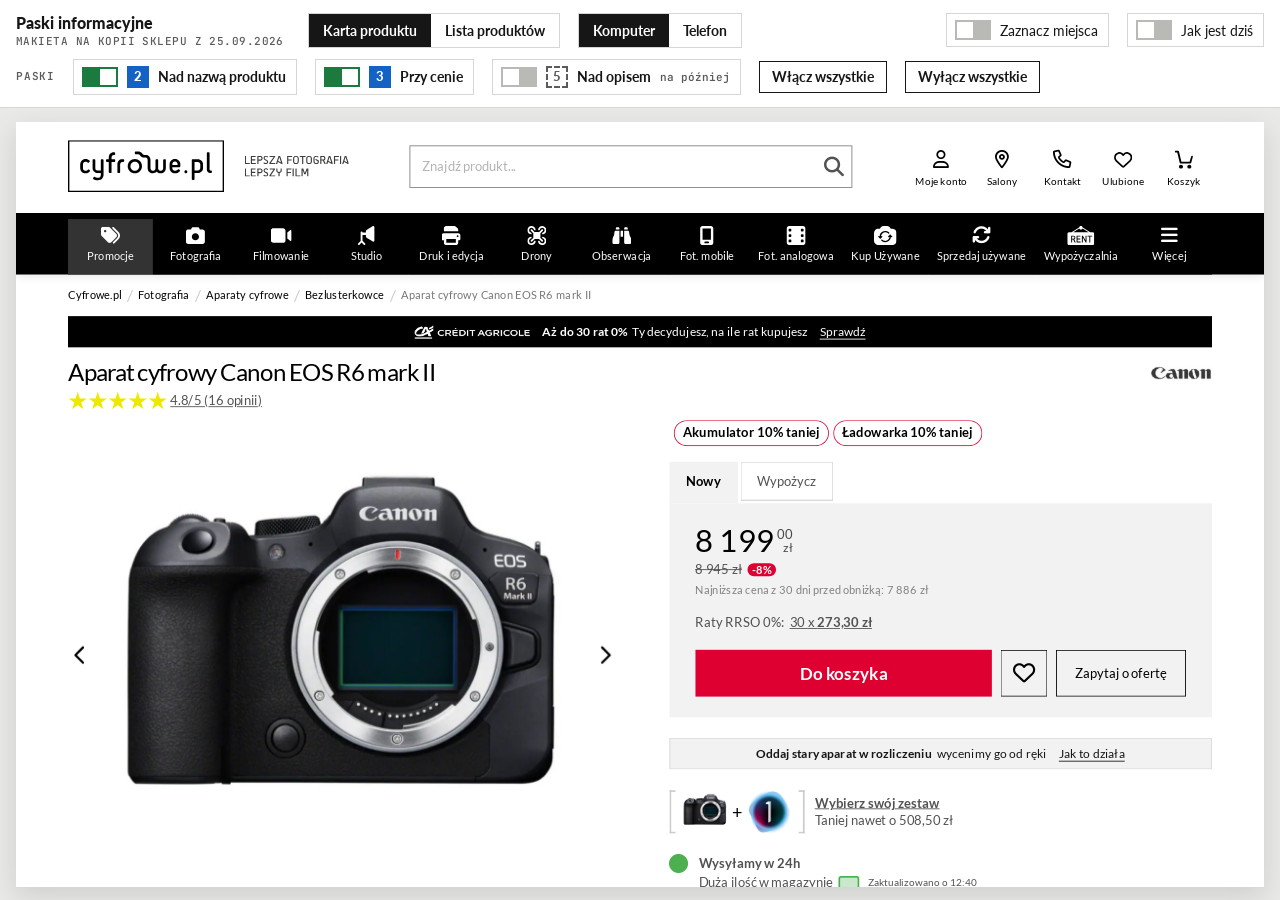
==== index.html @ fc1726e2 "Makieta paskow informacyjnych na karcie produktu i liscie produktow Co-Authored-By: Claude Opus 5.5 " ====
<!doctype html>
<html lang="pl">
<head>
<meta charset="utf-8">
<meta name="viewport" content="width=device-width, initial-scale=1">
<meta name="robots" content="noindex, nofollow">
<title>Makieta pask&#243;w cyfrowe.pl</title>
<link rel="preconnect" href="https://fonts.googleapis.com">
<link rel="stylesheet" href="https://fonts.googleapis.com/css2?family=Lato:wght@400;700;900&family=JetBrains+Mono:wght@500;600&display=swap">
<style>
:root{
  --ground:#e9e9e7; --bar:#ffffff; --ink:#161616; --muted:#5b5b5b; --rule:#d6d6d3;
  --mark:#1463c4; --mark-ink:#ffffff; --on:#1c7a3e; --off:#b9b9b6; --warn:#b3261e;
  --sans:Lato,"Segoe UI",Arial,sans-serif; --mono:"JetBrains Mono",ui-monospace,Consolas,monospace;
}
@media (prefers-color-scheme:dark){:root:not([data-theme="light"]){
  color-scheme:dark; --ground:#101112; --bar:#1b1c1e; --ink:#ececec; --muted:#a6a6a6; --rule:#34363a;
  --mark:#6aa6ff; --mark-ink:#0b1830; --on:#5cc27f; --off:#4a4c50; --warn:#ff8a80;
}}
:root[data-theme="dark"]{
  color-scheme:dark; --ground:#101112; --bar:#1b1c1e; --ink:#ececec; --muted:#a6a6a6; --rule:#34363a;
  --mark:#6aa6ff; --mark-ink:#0b1830; --on:#5cc27f; --off:#4a4c50; --warn:#ff8a80;
}
*{box-sizing:border-box}
html,body{height:100%}
body{margin:0;background:var(--ground);color:var(--ink);font:15px/1.4 var(--sans);display:flex;flex-direction:column}
.bar{position:sticky;top:env(safe-area-inset-top,0px);z-index:5;background:var(--bar);border-bottom:1px solid var(--rule);padding-inline:16px;padding-block:12px}
.row{display:flex;flex-wrap:wrap;align-items:center;gap:10px 18px}
.row + .row{margin-top:10px}
.name{font-weight:900;font-size:16px;margin-right:6px}
.name small{display:block;font:500 11px/1.3 var(--mono);color:var(--muted);letter-spacing:.04em}
.seg{display:inline-flex;border:1px solid var(--rule)}
.seg button{font:700 14px var(--sans);padding:8px 14px;border:0;background:transparent;color:var(--ink);cursor:pointer}
.seg button[aria-pressed="true"]{background:var(--ink);color:var(--bar)}
.lab{font:600 11px/1 var(--mono);letter-spacing:.07em;color:var(--muted)}
.sw{display:inline-flex;align-items:center;gap:9px;border:1px solid var(--rule);padding:6px 10px 6px 8px;cursor:pointer;background:transparent;color:var(--ink);font:700 14px var(--sans)}
.sw .n{display:inline-flex;align-items:center;justify-content:center;min-width:22px;height:22px;background:var(--mark);color:var(--mark-ink);font:900 13px/1 var(--sans)}
.sw .n.later{background:transparent;color:var(--muted);border:2px dashed var(--muted)}
.sw .t{display:inline-block;width:36px;height:20px;background:var(--off);position:relative;flex:none}
.sw .t::after{content:"";position:absolute;top:2px;left:2px;width:16px;height:16px;background:#fff;transition:left .15s}
.sw[aria-checked="true"] .t{background:var(--on)}
.sw[aria-checked="true"] .t::after{left:18px}
.sw .s{font:600 11px var(--mono);color:var(--muted)}
.sw[disabled]{opacity:.45;cursor:not-allowed}
.sw.plain{font-weight:400}
.btn{font:700 13.5px var(--sans);padding:7px 12px;border:1px solid var(--ink);background:transparent;color:var(--ink);cursor:pointer}
.btn:disabled{opacity:.4;cursor:not-allowed}
button:focus-visible{outline:2px solid var(--mark);outline-offset:2px}
.spacer{flex:1}
.hint{font-size:13px;color:var(--muted)}
.stage{flex:1;position:relative;overflow:hidden;padding-inline:16px;padding-block:14px;display:flex;justify-content:center;align-items:flex-start}
.viewport{position:relative;background:#fff;box-shadow:0 1px 0 var(--rule),0 10px 30px rgba(0,0,0,.12);transform-origin:0 0}
.viewport.phone{border:12px solid #1d1d1f;border-radius:34px;overflow:hidden;box-shadow:0 12px 40px rgba(0,0,0,.25)}
iframe{display:block;border:0;background:#fff}
.load{position:absolute;inset:0;display:flex;align-items:center;justify-content:center;font:600 14px var(--mono);color:#525252;background:#fff}
.toast{position:absolute;left:50%;bottom:22px;transform:translateX(-50%);background:var(--ink);color:var(--bar);font:700 13.5px var(--sans);padding:9px 14px;opacity:0;transition:opacity .2s;pointer-events:none;white-space:nowrap}
.toast.on{opacity:1}
@media (prefers-reduced-motion:reduce){*{transition:none!important}}
</style>
</head>
<body>


<div class="bar" id="bar">
  <div class="row">
    <div class="name">Paski informacyjne<small>MAKIETA NA KOPII SKLEPU Z 25.09.2026</small></div>
    <div class="seg" role="group" aria-label="Strona">
      <button type="button" id="p-karta" aria-pressed="true">Karta produktu</button>
      <button type="button" id="p-lista" aria-pressed="false">Lista produkt&#243;w</button>
    </div>
    <div class="seg" role="group" aria-label="Ekran">
      <button type="button" id="d-desk" aria-pressed="true">Komputer</button>
      <button type="button" id="d-mob" aria-pressed="false">Telefon</button>
    </div>
    <div class="spacer"></div>
    <button type="button" class="sw plain" id="t-outline" role="switch" aria-checked="false"><span class="t"></span>Zaznacz miejsca</button>
    <button type="button" class="sw plain" id="t-today" role="switch" aria-checked="false"><span class="t"></span>Jak jest dzi&#347;</button>
    <button type="button" class="btn" id="b-replay" hidden>Odtw&#243;rz wej&#347;cie strony</button>
  </div>
  <div class="row">
    <span class="lab">PASKI</span>
    <div class="row" id="toggles" style="margin:0"></div>
    <button type="button" class="btn" id="b-all">W&#322;&#261;cz wszystkie</button>
    <button type="button" class="btn" id="b-none">Wy&#322;&#261;cz wszystkie</button>
  </div>
</div>
<div class="stage" id="stage">
  <div class="viewport" id="vp"><div class="load" id="load">Wczytuj&#281; kopi&#281; sklepu, to kilka sekund&#8230;</div></div>
  <div class="toast" id="toast"></div>
</div>

<script>
(function(){
const LOGO="[data-uri]", GTM_D="[data-uri]", GTM_M="[data-uri]";
const $=id=>document.getElementById(id);
const SLOTS={
  L1:{page:"lista",num:1,name:"Nad list\u0105 produkt\u00f3w",later:false,theme:"czarny",logo:true,
      d:"<b>A\u017c do 30 rat 0%</b>&nbsp;&nbsp;Ty decydujesz, na ile rat kupujesz",m:"<b>A\u017c do 30 rat 0%</b>",cta:"Sprawd\u017a",ctam:"Sprawd\u017a"},
  L2:{page:"lista",num:4,name:"W \u015brodku listy",later:true,theme:"jasny",logo:false,
      d:"<b>Nie wiesz, kt\u00f3ry wybra\u0107?</b>&nbsp;&nbsp;Por\u00f3wnaj do 4 aparat\u00f3w obok siebie",m:"<b>Por\u00f3wnaj do 4 aparat\u00f3w</b>",cta:"Jak por\u00f3wna\u0107",ctam:"Jak"},
  K1:{page:"karta",num:2,name:"Nad nazw\u0105 produktu",later:false,theme:"czarny",logo:true,
      d:"<b>A\u017c do 30 rat 0%</b>&nbsp;&nbsp;Ty decydujesz, na ile rat kupujesz",m:"<b>A\u017c do 30 rat 0%</b>",cta:"Sprawd\u017a",ctam:"Sprawd\u017a"},
  K2:{page:"karta",num:3,name:"Przy cenie",later:false,theme:"jasny",logo:false,
      d:"<b>Oddaj stary aparat w rozliczeniu</b>&nbsp;&nbsp;wycenimy go od r\u0119ki",m:"<b>Oddaj stary aparat w rozliczeniu</b>",cta:"Jak to dzia\u0142a",ctam:"Sprawd\u017a"},
  K3:{page:"karta",num:5,name:"Nad opisem",later:true,theme:"turkus",logo:false,
      d:"<b>Dodatkowa gwarancja lub ubezpieczenie</b>&nbsp;&nbsp;ju\u017c od 107,00 z\u0142",m:"<b>Gwarancja lub ubezpieczenie od 107 z\u0142</b>",cta:"Wybierz",ctam:"Wybierz"}
};
const st={page:"karta",dev:"desk",today:false,outline:false,on:{L1:true,L2:false,K1:true,K2:true,K3:false}};
const frames={}; const ready={};

/* style wstrzykiwane do kopii sklepu */
const INJ=`
.cyf-slot{position:relative}
.cyf-strip{display:flex;align-items:center;justify-content:center;gap:14px;height:36px;padding:0 16px;font:400 14px/1 Lato,Arial,sans-serif;white-space:nowrap;overflow:hidden;text-decoration:none!important;width:100%;cursor:pointer}
.cyf-strip b{font-weight:900}
.cyf-strip .cyf-cta{text-decoration:underline;text-underline-offset:3px}
.cyf-strip img{height:15px;width:auto;display:block}
.cyf-strip .cyf-m{display:none}
@media (max-width:575.98px){.cyf-strip{height:44px;font-size:13px;gap:10px;padding:0 12px}.cyf-strip img{height:12px}.cyf-strip .cyf-d{display:none}.cyf-strip .cyf-m{display:inline}}
.cyf-czarny{background:#000;color:#fff!important}
.cyf-czerwony{background:#dd0031;color:#fff!important}
.cyf-turkus{background:#00798a;color:#fff!important}
.cyf-jasny{background:#f2f2f2;color:#161616!important;box-shadow:inset 0 0 0 1px #d9d9d9}
.cyf-jasny img{filter:invert(1)}
.cyf-L1,.cyf-K1{margin:0 0 12px}
.cyf-K2{margin:24px 0 0}
.cyf-L2{margin:0 0 6px}
.cyf-K3wrap{padding-top:24px;padding-bottom:24px}
.cyf-outline .cyf-slot{outline:3px solid #1463c4;outline-offset:3px}
.cyf-outline .cyf-slot::before{content:attr(data-label);position:absolute;left:-3px;top:-27px;height:22px;display:flex;align-items:center;padding:0 8px;background:#1463c4;color:#fff;font:900 12px/1 Lato,Arial,sans-serif;white-space:nowrap;z-index:50}
.cyf-ghost{display:none}
.cyf-outline .cyf-ghost{display:block;position:relative;height:0;border-top:3px dashed #8a8a8a;margin:14px 0}
.cyf-outline .cyf-ghost::before{content:attr(data-label);position:absolute;left:0;top:-12px;height:22px;display:flex;align-items:center;padding:0 8px;background:#8a8a8a;color:#fff;font:900 12px/1 Lato,Arial,sans-serif;white-space:nowrap;z-index:50}
.cyf-gtm{--cyf-lb-h:46px;overflow:hidden;max-height:var(--cyf-lb-h);margin:0 0 12px;line-height:0;animation:cyf-lb-slide .35s ease-out}
@media (min-width:576px){.cyf-gtm{--cyf-lb-h:36px}}
@keyframes cyf-lb-slide{from{max-height:0;margin-bottom:0}to{max-height:var(--cyf-lb-h);margin-bottom:12px}}
.cyf-gtm img{display:block;width:100%;height:auto;margin:0 auto}
.cyf-gtm .m{max-width:546px}.cyf-gtm .d{display:none;max-width:1366px}
@media (min-width:576px){.cyf-gtm .m{display:none}.cyf-gtm .d{display:block}}
`;

function stripHTML(id){
  const s=SLOTS[id];
  const lg=s.logo?`<img src="${LOGO}" alt="Cr\u00e9dit Agricole" width="134" height="15">`:"";
  return `<a class="cyf-strip cyf-${s.theme}" href="#">${lg}<span class="cyf-d">${s.d}</span><span class="cyf-m">${s.m}</span><span class="cyf-cta cyf-d">${s.cta}</span><span class="cyf-cta cyf-m">${s.ctam}</span></a>`;
}
function anchor(doc,id){
  if(id==="L1") return [doc.querySelector("header.listing-header"),"beforebegin"];
  if(id==="L2") return [doc.querySelectorAll(".listing-products > .listing-product")[3],"afterend"];
  if(id==="K1") return [doc.querySelector(".product-card-scene"),"beforebegin"];
  if(id==="K2") return [doc.querySelector(".product-card-scene__offer"),"afterend"];
  if(id==="K3") return [doc.querySelector(".product-tabs"),"beforebegin"];
  return [null];
}
function label(id){const s=SLOTS[id];return `${s.num} \u00b7 ${s.name}${s.later?" \u00b7 na p\u00f3\u017aniej":""}`;}

function applyPage(page){
  const f=frames[page]; if(!f||!ready[page]) return;
  const doc=f.contentDocument;
  doc.querySelectorAll(".cyf-slot,.cyf-ghost,.cyf-K3wrap,.cyf-gtm").forEach(e=>e.remove());
  doc.body.classList.toggle("cyf-outline",st.outline&&!st.today);
  if(st.today){ return; }
  Object.keys(SLOTS).filter(id=>SLOTS[id].page===page).forEach(id=>{
    const [el,pos]=anchor(doc,id); if(!el) return;
    let html;
    if(st.on[id]) html=`<div class="cyf-slot cyf-${id}" data-slot="${id}" data-label="${label(id)}">${stripHTML(id)}</div>`;
    else html=`<div class="cyf-ghost" data-slot="${id}" data-label="${label(id)} \u00b7 wy\u0142\u0105czony"></div>`;
    if(id==="K3") html=`<div class="container cyf-K3wrap" data-slot-wrap="K3"${st.on[id]?"":" style=\"padding:0\""}>${html}</div>`;
    el.insertAdjacentHTML(pos,html);
  });
}
let todayTimer=null;
function playToday(page){
  const f=frames[page]; if(!f||!ready[page]) return;
  const doc=f.contentDocument, win=f.contentWindow;
  clearTimeout(todayTimer);
  doc.querySelectorAll(".cyf-gtm").forEach(e=>e.remove());
  win.scrollTo(0,0);
  toast("Pasek dojedzie za 2 sekundy, tak jak dzi\u015b z Tag Managera");
  todayTimer=setTimeout(()=>{
    const id=page==="lista"?"L1":"K1"; const [el,pos]=anchor(doc,id); if(!el) return;
    el.insertAdjacentHTML(pos,`<div class="cyf-gtm"><img class="m" src="${GTM_M}" alt="" width="546" height="46"><img class="d" src="${GTM_D}" alt="" width="1366" height="36"></div>`);
  },2000);
}
function focusSlot(id){
  const f=frames[SLOTS[id].page]; if(!f||!ready[SLOTS[id].page]) return;
  const doc=f.contentDocument;
  const el=doc.querySelector(`[data-slot="${id}"]`); if(!el) return;
  const win=f.contentWindow; const r=el.getBoundingClientRect();
  const y=r.top+win.scrollY-win.innerHeight*0.3;
  win.scrollTo({top:Math.max(0,y),behavior:"smooth"});
}

/* prze\u0142\u0105czniki */
function renderToggles(){
  const box=$("toggles"); box.innerHTML="";
  Object.keys(SLOTS).filter(id=>SLOTS[id].page===st.page).sort((a,b)=>SLOTS[a].num-SLOTS[b].num).forEach(id=>{
    const s=SLOTS[id];
    const b=document.createElement("button"); b.type="button"; b.className="sw"; b.setAttribute("role","switch");
    b.setAttribute("aria-checked",String(st.on[id])); b.disabled=st.today; b.id="sw-"+id;
    b.innerHTML=`<span class="t"></span><span class="n${s.later?" later":""}">${s.num}</span>${s.name}${s.later?' <span class="s">na p\u00f3\u017aniej</span>':""}`;
    b.onclick=()=>{st.on[id]=!st.on[id];b.setAttribute("aria-checked",String(st.on[id]));applyPage(st.page);focusSlot(id);toast(`${s.name}: ${st.on[id]?"w\u0142\u0105czony":"wy\u0142\u0105czony"}`);};
    box.appendChild(b);
  });
  $("b-all").disabled=st.today; $("b-none").disabled=st.today;
}
function setAll(v){Object.keys(SLOTS).filter(id=>SLOTS[id].page===st.page).forEach(id=>st.on[id]=v);renderToggles();applyPage(st.page);const f=frames[st.page];if(f&&ready[st.page])f.contentWindow.scrollTo({top:0,behavior:"smooth"});}

let tt=null;
function toast(msg){const t=$("toast");t.textContent=msg;t.classList.add("on");clearTimeout(tt);tt=setTimeout(()=>t.classList.remove("on"),1800);}

/* widok */
function fit(){
  if($("load"))$("load").style.display=ready[st.page]?"none":"flex";
  const vp=$("vp"), stage=$("stage");
  const w=st.dev==="desk"?1440:390;
  const pad=st.dev==="desk"?0:24;
  const availW=stage.clientWidth-32, availH=stage.clientHeight-28;
  let sc, h;
  if(st.dev==="desk"){ sc=Math.min(1,availW/w); h=Math.max(500,availH/sc); }
  else { h=844; sc=Math.min(1,availW/(w+pad),availH/(h+pad)); }
  Object.keys(frames).forEach(p=>{const f=frames[p];f.style.width=w+"px";f.style.height=h+"px";f.style.display=(p===st.page&&ready[p])?"block":"none";});
  vp.classList.toggle("phone",st.dev==="mob");
  vp.style.width=(w+pad)+"px"; vp.style.height=(h+pad)+"px";
  vp.style.transform=`scale(${sc})`;
  vp.style.marginBottom=`${-(h+pad)*(1-sc)}px`;
  vp.style.marginRight=`${-(w+pad)*(1-sc)}px`;
}
function press(on,off,key,val){$(on).setAttribute("aria-pressed","true");$(off).setAttribute("aria-pressed","false");st[key]=val;}
$("p-karta").onclick=()=>{press("p-karta","p-lista","page","karta");renderToggles();fit();refresh();};
$("p-lista").onclick=()=>{press("p-lista","p-karta","page","lista");renderToggles();fit();refresh();};
$("d-desk").onclick=()=>{press("d-desk","d-mob","dev","desk");fit();refresh();};
$("d-mob").onclick=()=>{press("d-mob","d-desk","dev","mob");fit();refresh();};
$("t-outline").onclick=()=>{st.outline=!st.outline;$("t-outline").setAttribute("aria-checked",String(st.outline));applyPage(st.page);};
$("t-today").onclick=()=>{st.today=!st.today;$("t-today").setAttribute("aria-checked",String(st.today));$("b-replay").hidden=!st.today;renderToggles();refresh();};
$("b-replay").onclick=()=>playToday(st.page);
$("b-all").onclick=()=>setAll(true);
$("b-none").onclick=()=>setAll(false);
function refresh(){ if(st.today){applyPage(st.page);playToday(st.page);} else {clearTimeout(todayTimer);applyPage(st.page);} }
new ResizeObserver(fit).observe($("stage"));

/* wczytanie kopii */
const base=new URL(".",location.href).href;
function load(page,file){
  return fetch(file).then(r=>{if(!r.ok) throw new Error(r.status);return r.text();}).then(html=>{
    html=html.replace(/<head[^>]*>/i,m=>m+`<base href="${base}"><style>${INJ}</style>`);
    const f=document.createElement("iframe"); f.title=page==="karta"?"Karta produktu":"Lista produkt\u00f3w";
    f.style.display="none";
    f.addEventListener("load",()=>{
      const doc=f.contentDocument;
      if(!doc||!doc.querySelector(".product-card-scene, .listing-scene")||doc.body.dataset.cyfReady) return;
      doc.body.dataset.cyfReady="1";
      doc.addEventListener("click",e=>{const a=e.target.closest("a,button,[role=button],label,input[type=submit]");if(a){e.preventDefault();if(a.closest(".cyf-strip"))toast("Klikni\u0119cie w pasek prowadzi do strony akcji");}},true);
      doc.addEventListener("submit",e=>e.preventDefault(),true);
      ready[page]=true; applyPage(page);
      
      fit();
    });
    frames[page]=f; $("vp").appendChild(f); f.srcdoc=html; fit();
  }).catch(err=>{if($("load"))$("load").textContent="Nie uda\u0142o si\u0119 wczyta\u0107 kopii sklepu ("+err.message+"). Od\u015bwie\u017c stron\u0119.";});
}
(function(){const h=(location.hash||"").slice(1).split("-");
  if(h.includes("lista"))press("p-lista","p-karta","page","lista");
  if(h.includes("telefon"))press("d-mob","d-desk","dev","mob");
  if(h.includes("miejsca")){st.outline=true;$("t-outline").setAttribute("aria-checked","true");}
  if(h.includes("wszystkie"))Object.keys(st.on).forEach(k=>st.on[k]=true);
})();
renderToggles(); fit();
load("karta","pdp.html"); load("lista","plp.html");
})();
</script>

</body>
</html>
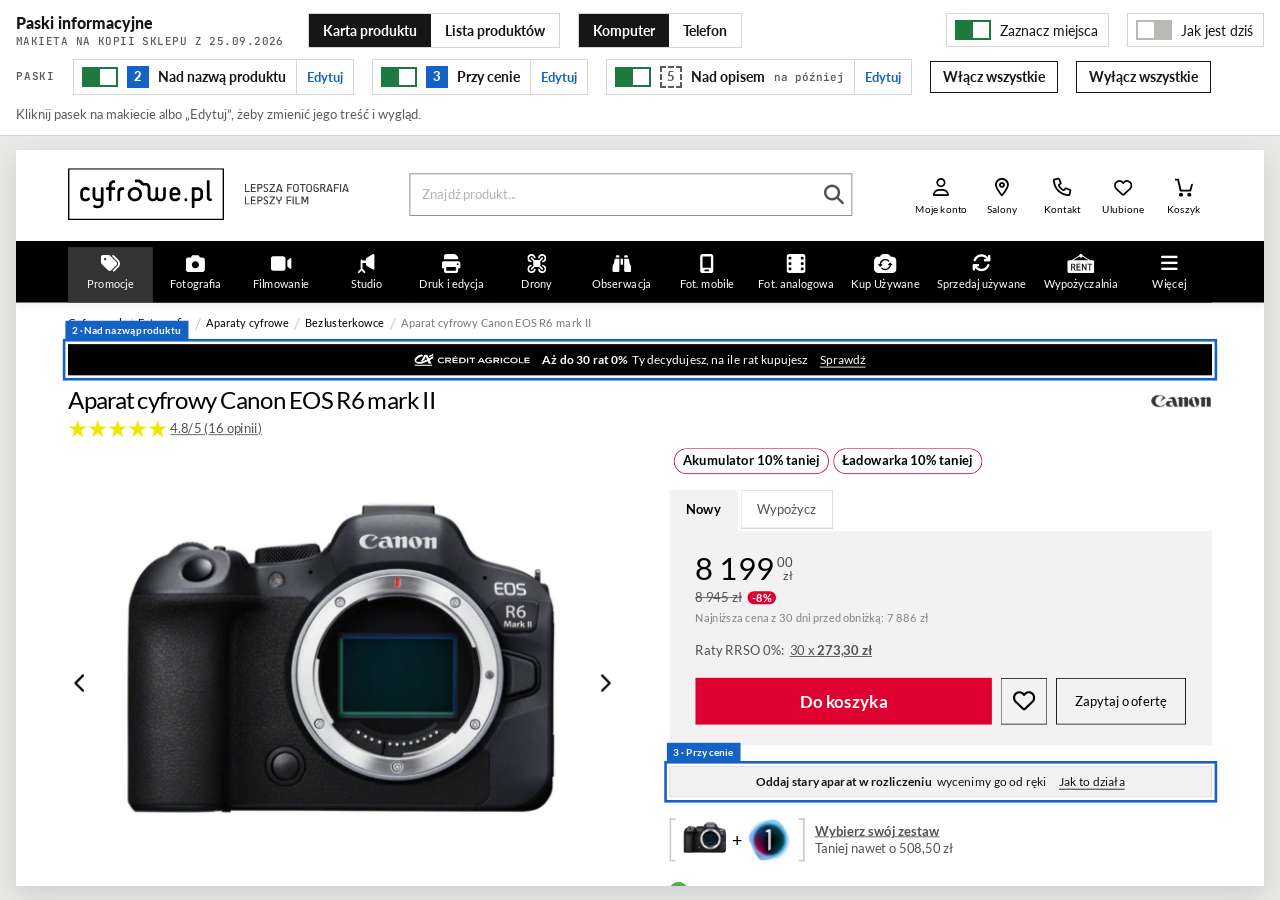
==== commit 2bceb111: "Wszystkie paski i zaznaczenie miejsc domyslnie wlaczone, panel edycji paska Co-Authored-By: Claude O" ====
--- a/index.html
+++ b/index.html
@@ -9,16 +9,16 @@
 <link rel="stylesheet" href="https://fonts.googleapis.com/css2?family=Lato:wght@400;700;900&family=JetBrains+Mono:wght@500;600&display=swap">
 <style>
 :root{
-  --ground:#e9e9e7; --bar:#ffffff; --ink:#161616; --muted:#5b5b5b; --rule:#d6d6d3;
+  --ground:#e9e9e7; --bar:#ffffff; --ink:#161616; --muted:#5b5b5b; --rule:#d6d6d3; --field:#f4f4f3;
   --mark:#1463c4; --mark-ink:#ffffff; --on:#1c7a3e; --off:#b9b9b6; --warn:#b3261e;
   --sans:Lato,"Segoe UI",Arial,sans-serif; --mono:"JetBrains Mono",ui-monospace,Consolas,monospace;
 }
 @media (prefers-color-scheme:dark){:root:not([data-theme="light"]){
-  color-scheme:dark; --ground:#101112; --bar:#1b1c1e; --ink:#ececec; --muted:#a6a6a6; --rule:#34363a;
+  color-scheme:dark; --ground:#101112; --bar:#1b1c1e; --ink:#ececec; --muted:#a6a6a6; --rule:#34363a; --field:#131415;
   --mark:#6aa6ff; --mark-ink:#0b1830; --on:#5cc27f; --off:#4a4c50; --warn:#ff8a80;
 }}
 :root[data-theme="dark"]{
-  color-scheme:dark; --ground:#101112; --bar:#1b1c1e; --ink:#ececec; --muted:#a6a6a6; --rule:#34363a;
+  color-scheme:dark; --ground:#101112; --bar:#1b1c1e; --ink:#ececec; --muted:#a6a6a6; --rule:#34363a; --field:#131415;
   --mark:#6aa6ff; --mark-ink:#0b1830; --on:#5cc27f; --off:#4a4c50; --warn:#ff8a80;
 }
 *{box-sizing:border-box}
@@ -33,6 +33,7 @@
 .seg button{font:700 14px var(--sans);padding:8px 14px;border:0;background:transparent;color:var(--ink);cursor:pointer}
 .seg button[aria-pressed="true"]{background:var(--ink);color:var(--bar)}
 .lab{font:600 11px/1 var(--mono);letter-spacing:.07em;color:var(--muted)}
+.pair{display:inline-flex}
 .sw{display:inline-flex;align-items:center;gap:9px;border:1px solid var(--rule);padding:6px 10px 6px 8px;cursor:pointer;background:transparent;color:var(--ink);font:700 14px var(--sans)}
 .sw .n{display:inline-flex;align-items:center;justify-content:center;min-width:22px;height:22px;background:var(--mark);color:var(--mark-ink);font:900 13px/1 var(--sans)}
 .sw .n.later{background:transparent;color:var(--muted);border:2px dashed var(--muted)}
@@ -41,20 +42,47 @@
 .sw[aria-checked="true"] .t{background:var(--on)}
 .sw[aria-checked="true"] .t::after{left:18px}
 .sw .s{font:600 11px var(--mono);color:var(--muted)}
-.sw[disabled]{opacity:.45;cursor:not-allowed}
+.sw[disabled],.ebtn[disabled]{opacity:.45;cursor:not-allowed}
 .sw.plain{font-weight:400}
+.ebtn{font:700 13px var(--sans);padding:0 10px;border:1px solid var(--rule);border-left:0;background:transparent;color:var(--mark);cursor:pointer}
+.ebtn[aria-expanded="true"]{background:var(--mark);color:var(--mark-ink);border-color:var(--mark)}
 .btn{font:700 13.5px var(--sans);padding:7px 12px;border:1px solid var(--ink);background:transparent;color:var(--ink);cursor:pointer}
 .btn:disabled{opacity:.4;cursor:not-allowed}
-button:focus-visible{outline:2px solid var(--mark);outline-offset:2px}
+button:focus-visible,input:focus-visible,select:focus-visible{outline:2px solid var(--mark);outline-offset:2px}
 .spacer{flex:1}
 .hint{font-size:13px;color:var(--muted)}
-.stage{flex:1;position:relative;overflow:hidden;padding-inline:16px;padding-block:14px;display:flex;justify-content:center;align-items:flex-start}
+.work{flex:1;display:flex;min-height:0}
+.stage{flex:1;min-width:0;position:relative;overflow:hidden;padding-inline:16px;padding-block:14px;display:flex;justify-content:center;align-items:flex-start}
 .viewport{position:relative;background:#fff;box-shadow:0 1px 0 var(--rule),0 10px 30px rgba(0,0,0,.12);transform-origin:0 0}
 .viewport.phone{border:12px solid #1d1d1f;border-radius:34px;overflow:hidden;box-shadow:0 12px 40px rgba(0,0,0,.25)}
 iframe{display:block;border:0;background:#fff}
 .load{position:absolute;inset:0;display:flex;align-items:center;justify-content:center;font:600 14px var(--mono);color:#525252;background:#fff}
 .toast{position:absolute;left:50%;bottom:22px;transform:translateX(-50%);background:var(--ink);color:var(--bar);font:700 13.5px var(--sans);padding:9px 14px;opacity:0;transition:opacity .2s;pointer-events:none;white-space:nowrap}
 .toast.on{opacity:1}
+
+/* panel edycji */
+.ed{width:360px;flex:none;background:var(--bar);border-left:1px solid var(--rule);overflow:auto;padding-inline:18px;padding-block:16px 28px}
+.ed-h{display:flex;align-items:center;justify-content:space-between;gap:10px;margin-bottom:6px}
+.ed-h b{font-size:17px;font-weight:900}
+.ed-h .n{display:inline-flex;align-items:center;justify-content:center;min-width:24px;height:24px;background:var(--mark);color:var(--mark-ink);font:900 14px/1 var(--sans);margin-right:8px;vertical-align:1px}
+.x{font:900 20px/1 var(--sans);width:34px;height:34px;border:1px solid var(--rule);background:transparent;color:var(--ink);cursor:pointer}
+.ed p{margin:0 0 14px;font-size:13.5px;color:var(--muted)}
+.fg{margin-bottom:14px}
+.fg > label,.fg > .l{display:block;font-weight:700;font-size:13.5px;margin-bottom:5px}
+.fg small{display:block;font-size:12px;color:var(--muted);margin-top:4px}
+.ed input[type=text],.ed select{width:100%;font:15px var(--sans);padding:8px 10px;border:1px solid var(--rule);background:var(--field);color:var(--ink)}
+.two{display:grid;grid-template-columns:1fr 1fr;gap:10px}
+.chips{display:flex;flex-wrap:wrap;gap:6px}
+.chip{display:inline-flex;align-items:center;gap:7px;border:1px solid var(--rule);padding:5px 9px;background:transparent;color:var(--ink);font:700 13px var(--sans);cursor:pointer}
+.chip i{width:16px;height:16px;display:block;box-shadow:inset 0 0 0 1px rgba(0,0,0,.25)}
+.colors{display:flex;gap:14px;align-items:center;flex-wrap:wrap;margin-top:8px}
+.colors label{display:inline-flex;align-items:center;gap:7px;font-size:13.5px}
+.colors input{width:42px;height:30px;border:1px solid var(--rule);padding:0;background:none}
+.stat{font-size:13px;padding:8px 10px;border:1px solid var(--rule);margin-bottom:8px}
+.stat.ok{border-color:var(--on);color:var(--on)}
+.stat.bad{border-color:var(--warn);color:var(--warn)}
+.chk{display:inline-flex;align-items:center;gap:8px;font-size:14px;cursor:pointer}
+@media (max-width:800px){.ed{position:fixed;left:0;right:0;bottom:0;width:auto;max-height:70vh;z-index:9;border-left:0;border-top:1px solid var(--rule);box-shadow:0 -10px 30px rgba(0,0,0,.2)}}
 @media (prefers-reduced-motion:reduce){*{transition:none!important}}
 </style>
 </head>
@@ -73,7 +101,7 @@
       <button type="button" id="d-mob" aria-pressed="false">Telefon</button>
     </div>
     <div class="spacer"></div>
-    <button type="button" class="sw plain" id="t-outline" role="switch" aria-checked="false"><span class="t"></span>Zaznacz miejsca</button>
+    <button type="button" class="sw plain" id="t-outline" role="switch" aria-checked="true"><span class="t"></span>Zaznacz miejsca</button>
     <button type="button" class="sw plain" id="t-today" role="switch" aria-checked="false"><span class="t"></span>Jak jest dzi&#347;</button>
     <button type="button" class="btn" id="b-replay" hidden>Odtw&#243;rz wej&#347;cie strony</button>
   </div>
@@ -82,52 +110,83 @@
     <div class="row" id="toggles" style="margin:0"></div>
     <button type="button" class="btn" id="b-all">W&#322;&#261;cz wszystkie</button>
     <button type="button" class="btn" id="b-none">Wy&#322;&#261;cz wszystkie</button>
+    <span class="hint" id="hint">Kliknij pasek na makiecie albo &#8222;Edytuj&#8221;, &#380;eby zmieni&#263; jego tre&#347;&#263; i wygl&#261;d.</span>
   </div>
 </div>
-<div class="stage" id="stage">
-  <div class="viewport" id="vp"><div class="load" id="load">Wczytuj&#281; kopi&#281; sklepu, to kilka sekund&#8230;</div></div>
-  <div class="toast" id="toast"></div>
+<div class="work">
+  <div class="stage" id="stage">
+    <div class="viewport" id="vp"><div class="load" id="load">Wczytuj&#281; kopi&#281; sklepu, to kilka sekund&#8230;</div></div>
+    <div class="toast" id="toast"></div>
+  </div>
+  <aside class="ed" id="ed" hidden aria-label="Ustawienia paska">
+    <div class="ed-h"><div><span class="n" id="e-num">1</span><b id="e-name">Nad list&#261; produkt&#243;w</b></div><button type="button" class="x" id="e-close" aria-label="Zamknij ustawienia">&#215;</button></div>
+    <p>Zmiany wida&#263; od razu na makiecie. To s&#261; pola, kt&#243;re marketing ustawia&#322;by w panelu sklepu, w bloku paska.</p>
+    <div class="fg"><label class="chk"><input type="checkbox" id="e-on"> Pasek w&#322;&#261;czony</label></div>
+    <div class="fg"><label for="e-b">Tekst pogrubiony</label><input type="text" id="e-b" maxlength="80"></div>
+    <div class="fg"><label for="e-r">Tekst zwyk&#322;y</label><input type="text" id="e-r" maxlength="100"><small>Wida&#263; go tylko na komputerze.</small></div>
+    <div class="fg"><label for="e-m">Tekst na telefon</label><input type="text" id="e-m" maxlength="60"><small>Pogrubiony. Gdy pole jest puste, telefon pokazuje tekst pogrubiony.</small></div>
+    <div class="fg"><label for="e-cta">Tekst linku</label><input type="text" id="e-cta" maxlength="30"><small>Ca&#322;y pasek prowadzi do strony akcji, na przyk&#322;ad strony z warunkami rat.</small></div>
+    <div class="fg"><label for="e-logo">Logo</label>
+      <select id="e-logo"><option value="none">Bez logo</option><option value="ca">Cr&#233;dit Agricole</option><option value="file">W&#322;asne logo z pliku&#8230;</option></select>
+      <input type="file" id="e-file" accept="image/png,image/svg+xml,image/webp,image/jpeg" hidden>
+      <small id="e-file-note">Logo wy&#347;wietla si&#281; w sta&#322;ej wysoko&#347;ci, obok tekstu.</small></div>
+    <div class="fg"><span class="l">Kolory</span>
+      <div class="chips" id="e-themes"></div>
+      <div class="colors"><label>t&#322;o <input type="color" id="e-bg"></label><label>tekst <input type="color" id="e-fg"></label></div>
+    </div>
+    <div class="fg"><label for="e-font">Font</label>
+      <select id="e-font"></select>
+      <small>Sklep u&#380;ywa fontu Lato. Ka&#380;dy inny font klient musi pobra&#263; osobno, a strona poka&#380;e go z op&#243;&#378;nieniem.</small></div>
+    <div class="stat" id="e-con"></div>
+    <div class="stat" id="e-fit"></div>
+    <button type="button" class="btn" id="e-reset">Przywr&#243;&#263; przyk&#322;ad</button>
+  </aside>
 </div>
 
 <script>
 (function(){
 const LOGO="[data-uri]", GTM_D="[data-uri]", GTM_M="[data-uri]";
 const $=id=>document.getElementById(id);
-const SLOTS={
-  L1:{page:"lista",num:1,name:"Nad list\u0105 produkt\u00f3w",later:false,theme:"czarny",logo:true,
-      d:"<b>A\u017c do 30 rat 0%</b>&nbsp;&nbsp;Ty decydujesz, na ile rat kupujesz",m:"<b>A\u017c do 30 rat 0%</b>",cta:"Sprawd\u017a",ctam:"Sprawd\u017a"},
-  L2:{page:"lista",num:4,name:"W \u015brodku listy",later:true,theme:"jasny",logo:false,
-      d:"<b>Nie wiesz, kt\u00f3ry wybra\u0107?</b>&nbsp;&nbsp;Por\u00f3wnaj do 4 aparat\u00f3w obok siebie",m:"<b>Por\u00f3wnaj do 4 aparat\u00f3w</b>",cta:"Jak por\u00f3wna\u0107",ctam:"Jak"},
-  K1:{page:"karta",num:2,name:"Nad nazw\u0105 produktu",later:false,theme:"czarny",logo:true,
-      d:"<b>A\u017c do 30 rat 0%</b>&nbsp;&nbsp;Ty decydujesz, na ile rat kupujesz",m:"<b>A\u017c do 30 rat 0%</b>",cta:"Sprawd\u017a",ctam:"Sprawd\u017a"},
-  K2:{page:"karta",num:3,name:"Przy cenie",later:false,theme:"jasny",logo:false,
-      d:"<b>Oddaj stary aparat w rozliczeniu</b>&nbsp;&nbsp;wycenimy go od r\u0119ki",m:"<b>Oddaj stary aparat w rozliczeniu</b>",cta:"Jak to dzia\u0142a",ctam:"Sprawd\u017a"},
-  K3:{page:"karta",num:5,name:"Nad opisem",later:true,theme:"turkus",logo:false,
-      d:"<b>Dodatkowa gwarancja lub ubezpieczenie</b>&nbsp;&nbsp;ju\u017c od 107,00 z\u0142",m:"<b>Gwarancja lub ubezpieczenie od 107 z\u0142</b>",cta:"Wybierz",ctam:"Wybierz"}
+const THEMES={czarny:["#000000","#ffffff"],czerwony:["#dd0031","#ffffff"],turkus:["#00798a","#ffffff"],jasny:["#f2f2f2","#161616"]};
+const THEME_NAMES={czarny:"Czarny",czerwony:"Czerwony",turkus:"Turkus",jasny:"Jasny"};
+const FONTS=["Lato","Montserrat","Roboto","Open Sans","Oswald","Playfair Display"];
+const META={
+  L1:{page:"lista",num:1,name:"Nad list\u0105 produkt\u00f3w",later:false},
+  L2:{page:"lista",num:4,name:"W \u015brodku listy",later:true},
+  K1:{page:"karta",num:2,name:"Nad nazw\u0105 produktu",later:false},
+  K2:{page:"karta",num:3,name:"Przy cenie",later:false},
+  K3:{page:"karta",num:5,name:"Nad opisem",later:true}
 };
-const st={page:"karta",dev:"desk",today:false,outline:false,on:{L1:true,L2:false,K1:true,K2:true,K3:false}};
+const DEF={
+  L1:{b:"A\u017c do 30 rat 0%",r:"Ty decydujesz, na ile rat kupujesz",m:"",cta:"Sprawd\u017a",logo:"ca",bg:"#000000",fg:"#ffffff",font:"Lato"},
+  L2:{b:"Nie wiesz, kt\u00f3ry wybra\u0107?",r:"Por\u00f3wnaj do 4 aparat\u00f3w obok siebie",m:"Por\u00f3wnaj do 4 aparat\u00f3w",cta:"Jak por\u00f3wna\u0107",logo:"none",bg:"#f2f2f2",fg:"#161616",font:"Lato"},
+  K1:{b:"A\u017c do 30 rat 0%",r:"Ty decydujesz, na ile rat kupujesz",m:"",cta:"Sprawd\u017a",logo:"ca",bg:"#000000",fg:"#ffffff",font:"Lato"},
+  K2:{b:"Oddaj stary aparat w rozliczeniu",r:"wycenimy go od r\u0119ki",m:"",cta:"Jak to dzia\u0142a",logo:"none",bg:"#f2f2f2",fg:"#161616",font:"Lato"},
+  K3:{b:"Dodatkowa gwarancja lub ubezpieczenie",r:"ju\u017c od 107,00 z\u0142",m:"Gwarancja od 107 z\u0142",cta:"Wybierz",logo:"none",bg:"#00798a",fg:"#ffffff",font:"Lato"}
+};
+const S={}; Object.keys(DEF).forEach(k=>S[k]=Object.assign({},DEF[k]));
+const st={page:"karta",dev:"desk",today:false,outline:true,edit:null,on:{L1:true,L2:true,K1:true,K2:true,K3:true}};
 const frames={}; const ready={};
 
 /* style wstrzykiwane do kopii sklepu */
 const INJ=`
 .cyf-slot{position:relative}
-.cyf-strip{display:flex;align-items:center;justify-content:center;gap:14px;height:36px;padding:0 16px;font:400 14px/1 Lato,Arial,sans-serif;white-space:nowrap;overflow:hidden;text-decoration:none!important;width:100%;cursor:pointer}
+.cyf-strip{display:flex;align-items:center;justify-content:center;gap:14px;height:36px;padding:0 16px;font-size:14px;font-weight:400;line-height:1;white-space:nowrap;overflow:hidden;text-decoration:none!important;width:100%;cursor:pointer}
 .cyf-strip b{font-weight:900}
-.cyf-strip .cyf-cta{text-decoration:underline;text-underline-offset:3px}
-.cyf-strip img{height:15px;width:auto;display:block}
+.cyf-strip .cyf-cta{text-decoration:underline;text-underline-offset:3px;color:inherit}
+.cyf-strip img{height:15px;width:auto;max-width:180px;display:block;object-fit:contain}
 .cyf-strip .cyf-m{display:none}
+.cyf-strip.cyf-light{box-shadow:inset 0 0 0 1px #d9d9d9}
+.cyf-strip.cyf-light img.cyf-ca{filter:invert(1)}
 @media (max-width:575.98px){.cyf-strip{height:44px;font-size:13px;gap:10px;padding:0 12px}.cyf-strip img{height:12px}.cyf-strip .cyf-d{display:none}.cyf-strip .cyf-m{display:inline}}
-.cyf-czarny{background:#000;color:#fff!important}
-.cyf-czerwony{background:#dd0031;color:#fff!important}
-.cyf-turkus{background:#00798a;color:#fff!important}
-.cyf-jasny{background:#f2f2f2;color:#161616!important;box-shadow:inset 0 0 0 1px #d9d9d9}
-.cyf-jasny img{filter:invert(1)}
 .cyf-L1,.cyf-K1{margin:0 0 12px}
 .cyf-K2{margin:24px 0 0}
 .cyf-L2{margin:0 0 6px}
 .cyf-K3wrap{padding-top:24px;padding-bottom:24px}
 .cyf-outline .cyf-slot{outline:3px solid #1463c4;outline-offset:3px}
 .cyf-outline .cyf-slot::before{content:attr(data-label);position:absolute;left:-3px;top:-27px;height:22px;display:flex;align-items:center;padding:0 8px;background:#1463c4;color:#fff;font:900 12px/1 Lato,Arial,sans-serif;white-space:nowrap;z-index:50}
+.cyf-slot.cyf-editing{outline:3px solid #f5a300!important;outline-offset:3px}
+.cyf-slot.cyf-editing::before{background:#f5a300!important;color:#161616!important;content:attr(data-label) " \u00b7 edytujesz"!important;position:absolute;left:-3px;top:-27px;height:22px;display:flex;align-items:center;padding:0 8px;font:900 12px/1 Lato,Arial,sans-serif;white-space:nowrap;z-index:50}
 .cyf-ghost{display:none}
 .cyf-outline .cyf-ghost{display:block;position:relative;height:0;border-top:3px dashed #8a8a8a;margin:14px 0}
 .cyf-outline .cyf-ghost::before{content:attr(data-label);position:absolute;left:0;top:-12px;height:22px;display:flex;align-items:center;padding:0 8px;background:#8a8a8a;color:#fff;font:900 12px/1 Lato,Arial,sans-serif;white-space:nowrap;z-index:50}
@@ -139,10 +198,21 @@
 @media (min-width:576px){.cyf-gtm .m{display:none}.cyf-gtm .d{display:block}}
 `;
 
+function esc(t){return String(t).replace(/[&<>"]/g,c=>({"&":"&amp;","<":"&lt;",">":"&gt;",'"':"&quot;"}[c]));}
+function lum(hex){const v=[1,3,5].map(i=>parseInt(hex.substr(i,2),16)/255).map(c=>c<=.03928?c/12.92:Math.pow((c+.055)/1.055,2.4));return .2126*v[0]+.7152*v[1]+.0722*v[2];}
+function ratio(a,b){const x=lum(a),y=lum(b);return (Math.max(x,y)+.05)/(Math.min(x,y)+.05);}
+function fontStack(f){return `"${f}",Lato,Arial,sans-serif`;}
+
 function stripHTML(id){
-  const s=SLOTS[id];
-  const lg=s.logo?`<img src="${LOGO}" alt="Cr\u00e9dit Agricole" width="134" height="15">`:"";
-  return `<a class="cyf-strip cyf-${s.theme}" href="#">${lg}<span class="cyf-d">${s.d}</span><span class="cyf-m">${s.m}</span><span class="cyf-cta cyf-d">${s.cta}</span><span class="cyf-cta cyf-m">${s.ctam}</span></a>`;
+  const s=S[id];
+  let lg="";
+  if(s.logo==="ca") lg=`<img class="cyf-ca" src="${LOGO}" alt="Cr\u00e9dit Agricole" width="134" height="15">`;
+  else if(s.logo&&s.logo.startsWith("data:")) lg=`<img src="${s.logo}" alt="Logo partnera">`;
+  const light=lum(s.bg)>0.5?" cyf-light":"";
+  const d=`<b>${esc(s.b)}</b>${s.r?"&nbsp;&nbsp;"+esc(s.r):""}`;
+  const m=`<b>${esc(s.m||s.b)}</b>`;
+  const cta=s.cta?`<span class="cyf-cta">${esc(s.cta)}</span>`:"";
+  return `<a class="cyf-strip${light}" href="#" style="background:${s.bg};color:${s.fg};font-family:${esc(fontStack(s.font))}">${lg}<span class="cyf-d">${d}</span><span class="cyf-m">${m}</span>${cta}</a>`;
 }
 function anchor(doc,id){
   if(id==="L1") return [doc.querySelector("header.listing-header"),"beforebegin"];
@@ -152,7 +222,15 @@
   if(id==="K3") return [doc.querySelector(".product-tabs"),"beforebegin"];
   return [null];
 }
-function label(id){const s=SLOTS[id];return `${s.num} \u00b7 ${s.name}${s.later?" \u00b7 na p\u00f3\u017aniej":""}`;}
+function label(id){const s=META[id];return `${s.num} \u00b7 ${s.name}${s.later?" \u00b7 na p\u00f3\u017aniej":""}`;}
+const loadedFonts={};
+function ensureFont(doc,page,f){
+  if(f==="Lato") return;
+  const key=page+"|"+f; if(loadedFonts[key]) return; loadedFonts[key]=1;
+  const l=doc.createElement("link"); l.rel="stylesheet";
+  l.href="https://fonts.googleapis.com/css2?family="+encodeURIComponent(f).replace(/%20/g,"+")+":wght@400;700;900&display=swap";
+  doc.head.appendChild(l);
+}
 
 function applyPage(page){
   const f=frames[page]; if(!f||!ready[page]) return;
@@ -160,14 +238,16 @@
   doc.querySelectorAll(".cyf-slot,.cyf-ghost,.cyf-K3wrap,.cyf-gtm").forEach(e=>e.remove());
   doc.body.classList.toggle("cyf-outline",st.outline&&!st.today);
   if(st.today){ return; }
-  Object.keys(SLOTS).filter(id=>SLOTS[id].page===page).forEach(id=>{
+  Object.keys(META).filter(id=>META[id].page===page).forEach(id=>{
     const [el,pos]=anchor(doc,id); if(!el) return;
+    ensureFont(doc,page,S[id].font);
     let html;
-    if(st.on[id]) html=`<div class="cyf-slot cyf-${id}" data-slot="${id}" data-label="${label(id)}">${stripHTML(id)}</div>`;
+    if(st.on[id]) html=`<div class="cyf-slot cyf-${id}${st.edit===id?" cyf-editing":""}" data-slot="${id}" data-label="${label(id)}">${stripHTML(id)}</div>`;
     else html=`<div class="cyf-ghost" data-slot="${id}" data-label="${label(id)} \u00b7 wy\u0142\u0105czony"></div>`;
     if(id==="K3") html=`<div class="container cyf-K3wrap" data-slot-wrap="K3"${st.on[id]?"":" style=\"padding:0\""}>${html}</div>`;
     el.insertAdjacentHTML(pos,html);
   });
+  if(st.edit&&META[st.edit].page===page) setTimeout(checkFit,60);
 }
 let todayTimer=null;
 function playToday(page){
@@ -183,7 +263,7 @@
   },2000);
 }
 function focusSlot(id){
-  const f=frames[SLOTS[id].page]; if(!f||!ready[SLOTS[id].page]) return;
+  const p=META[id].page; const f=frames[p]; if(!f||!ready[p]) return;
   const doc=f.contentDocument;
   const el=doc.querySelector(`[data-slot="${id}"]`); if(!el) return;
   const win=f.contentWindow; const r=el.getBoundingClientRect();
@@ -194,20 +274,71 @@
 /* prze\u0142\u0105czniki */
 function renderToggles(){
   const box=$("toggles"); box.innerHTML="";
-  Object.keys(SLOTS).filter(id=>SLOTS[id].page===st.page).sort((a,b)=>SLOTS[a].num-SLOTS[b].num).forEach(id=>{
-    const s=SLOTS[id];
+  Object.keys(META).filter(id=>META[id].page===st.page).sort((a,b)=>META[a].num-META[b].num).forEach(id=>{
+    const s=META[id];
+    const wrap=document.createElement("span"); wrap.className="pair";
     const b=document.createElement("button"); b.type="button"; b.className="sw"; b.setAttribute("role","switch");
     b.setAttribute("aria-checked",String(st.on[id])); b.disabled=st.today; b.id="sw-"+id;
     b.innerHTML=`<span class="t"></span><span class="n${s.later?" later":""}">${s.num}</span>${s.name}${s.later?' <span class="s">na p\u00f3\u017aniej</span>':""}`;
-    b.onclick=()=>{st.on[id]=!st.on[id];b.setAttribute("aria-checked",String(st.on[id]));applyPage(st.page);focusSlot(id);toast(`${s.name}: ${st.on[id]?"w\u0142\u0105czony":"wy\u0142\u0105czony"}`);};
-    box.appendChild(b);
+    b.onclick=()=>{setOn(id,!st.on[id]);focusSlot(id);toast(`${s.name}: ${st.on[id]?"w\u0142\u0105czony":"wy\u0142\u0105czony"}`);};
+    const e=document.createElement("button"); e.type="button"; e.className="ebtn"; e.textContent="Edytuj"; e.id="eb-"+id;
+    e.disabled=st.today; e.setAttribute("aria-expanded",String(st.edit===id));
+    e.onclick=()=>{ if(st.edit===id) closeEditor(); else openEditor(id); };
+    wrap.appendChild(b); wrap.appendChild(e); box.appendChild(wrap);
   });
   $("b-all").disabled=st.today; $("b-none").disabled=st.today;
 }
-function setAll(v){Object.keys(SLOTS).filter(id=>SLOTS[id].page===st.page).forEach(id=>st.on[id]=v);renderToggles();applyPage(st.page);const f=frames[st.page];if(f&&ready[st.page])f.contentWindow.scrollTo({top:0,behavior:"smooth"});}
+function setOn(id,v){st.on[id]=v;const b=$("sw-"+id);if(b)b.setAttribute("aria-checked",String(v));if(st.edit===id)$("e-on").checked=v;applyPage(META[id].page);}
+function setAll(v){Object.keys(META).filter(id=>META[id].page===st.page).forEach(id=>st.on[id]=v);renderToggles();applyPage(st.page);if(st.edit)$("e-on").checked=st.on[st.edit];const f=frames[st.page];if(f&&ready[st.page])f.contentWindow.scrollTo({top:0,behavior:"smooth"});}
 
 let tt=null;
 function toast(msg){const t=$("toast");t.textContent=msg;t.classList.add("on");clearTimeout(tt);tt=setTimeout(()=>t.classList.remove("on"),1800);}
+
+/* panel edycji */
+$("e-font").innerHTML=FONTS.map(f=>`<option value="${f}">${f}${f==="Lato"?" (font sklepu)":""}</option>`).join("");
+$("e-themes").innerHTML=Object.keys(THEMES).map(k=>`<button type="button" class="chip" data-th="${k}"><i style="background:${THEMES[k][0]}"></i>${THEME_NAMES[k]}</button>`).join("");
+function fillEditor(){
+  const id=st.edit, s=S[id];
+  $("e-num").textContent=META[id].num; $("e-name").textContent=META[id].name;
+  $("e-on").checked=st.on[id];
+  $("e-b").value=s.b; $("e-r").value=s.r; $("e-m").value=s.m; $("e-cta").value=s.cta;
+  $("e-logo").value=s.logo.startsWith("data:")?"file":s.logo;
+  $("e-bg").value=s.bg; $("e-fg").value=s.fg; $("e-font").value=s.font;
+  showContrast();
+}
+function showContrast(){
+  const s=S[st.edit]; const r=ratio(s.bg,s.fg); const t=r.toFixed(1).replace(".",",");
+  const el=$("e-con");
+  if(r>=4.5){el.className="stat ok";el.textContent=`Kontrast ${t}:1, napis czytelny.`;}
+  else{el.className="stat bad";el.textContent=`Kontrast ${t}:1, napis s\u0142abo czytelny. Potrzeba co najmniej 4,5:1.`;}
+}
+function checkFit(){
+  const id=st.edit; if(!id) return; const el=$("e-fit");
+  const p=META[id].page;
+  if(p!==st.page||!ready[p]||!st.on[id]){el.className="stat";el.textContent=st.on[id]?"":"Pasek jest wy\u0142\u0105czony.";el.hidden=!!st.on[id]&&p!==st.page;return;}
+  el.hidden=false;
+  const a=frames[p].contentDocument.querySelector(`[data-slot="${id}"] .cyf-strip`); if(!a) return;
+  const over=a.scrollWidth>a.clientWidth+1; const ekran=st.dev==="desk"?"komputera":"telefonu";
+  if(over){el.className="stat bad";el.textContent=`Tekst nie mie\u015bci si\u0119 w pasku na ekranie ${ekran}. Skr\u00f3\u0107 go.`;}
+  else{el.className="stat ok";el.textContent=`Tekst mie\u015bci si\u0119 w pasku na ekranie ${ekran}.`+(st.dev==="desk"?" Sprawd\u017a te\u017c widok telefonu.":"");}
+}
+function openEditor(id){
+  if(st.today) return;
+  st.edit=id; $("ed").hidden=false; fillEditor(); renderToggles(); applyPage(META[id].page); focusSlot(id); fit();
+}
+function closeEditor(){st.edit=null;$("ed").hidden=true;renderToggles();applyPage(st.page);fit();}
+function upd(k,v){S[st.edit][k]=v;applyPage(META[st.edit].page);}
+$("e-close").onclick=closeEditor;
+$("e-on").onchange=e=>setOn(st.edit,e.target.checked);
+["b","r","m","cta"].forEach(k=>$("e-"+k).addEventListener("input",e=>upd(k,e.target.value)));
+$("e-font").onchange=e=>upd("font",e.target.value);
+$("e-bg").addEventListener("input",e=>{upd("bg",e.target.value);showContrast();});
+$("e-fg").addEventListener("input",e=>{upd("fg",e.target.value);showContrast();});
+$("e-themes").addEventListener("click",e=>{const b=e.target.closest("[data-th]");if(!b)return;const [bg,fg]=THEMES[b.dataset.th];S[st.edit].bg=bg;S[st.edit].fg=fg;$("e-bg").value=bg;$("e-fg").value=fg;showContrast();applyPage(META[st.edit].page);});
+$("e-logo").onchange=e=>{const v=e.target.value; if(v==="file"){$("e-file").click();} else upd("logo",v);};
+$("e-file").onchange=e=>{const file=e.target.files&&e.target.files[0]; if(!file){ $("e-logo").value=S[st.edit].logo.startsWith("data:")?"file":S[st.edit].logo; return; }
+  const rd=new FileReader(); rd.onload=()=>{upd("logo",rd.result);$("e-file-note").textContent="Wgrane: "+file.name+". Plik zostaje tylko w tej przegl\u0105darce.";}; rd.readAsDataURL(file); e.target.value="";};
+$("e-reset").onclick=()=>{S[st.edit]=Object.assign({},DEF[st.edit]);$("e-file-note").textContent="Logo wy\u015bwietla si\u0119 w sta\u0142ej wysoko\u015bci, obok tekstu.";fillEditor();applyPage(META[st.edit].page);};
 
 /* widok */
 function fit(){
@@ -227,17 +358,18 @@
   vp.style.marginRight=`${-(w+pad)*(1-sc)}px`;
 }
 function press(on,off,key,val){$(on).setAttribute("aria-pressed","true");$(off).setAttribute("aria-pressed","false");st[key]=val;}
-$("p-karta").onclick=()=>{press("p-karta","p-lista","page","karta");renderToggles();fit();refresh();};
-$("p-lista").onclick=()=>{press("p-lista","p-karta","page","lista");renderToggles();fit();refresh();};
+function pageTo(p){press(p==="karta"?"p-karta":"p-lista",p==="karta"?"p-lista":"p-karta","page",p);if(st.edit&&META[st.edit].page!==p){st.edit=null;$("ed").hidden=true;}renderToggles();fit();refresh();}
+$("p-karta").onclick=()=>pageTo("karta");
+$("p-lista").onclick=()=>pageTo("lista");
 $("d-desk").onclick=()=>{press("d-desk","d-mob","dev","desk");fit();refresh();};
 $("d-mob").onclick=()=>{press("d-mob","d-desk","dev","mob");fit();refresh();};
 $("t-outline").onclick=()=>{st.outline=!st.outline;$("t-outline").setAttribute("aria-checked",String(st.outline));applyPage(st.page);};
-$("t-today").onclick=()=>{st.today=!st.today;$("t-today").setAttribute("aria-checked",String(st.today));$("b-replay").hidden=!st.today;renderToggles();refresh();};
+$("t-today").onclick=()=>{st.today=!st.today;$("t-today").setAttribute("aria-checked",String(st.today));$("b-replay").hidden=!st.today;if(st.today&&st.edit){st.edit=null;$("ed").hidden=true;fit();}renderToggles();refresh();};
 $("b-replay").onclick=()=>playToday(st.page);
 $("b-all").onclick=()=>setAll(true);
 $("b-none").onclick=()=>setAll(false);
 function refresh(){ if(st.today){applyPage(st.page);playToday(st.page);} else {clearTimeout(todayTimer);applyPage(st.page);} }
-new ResizeObserver(fit).observe($("stage"));
+new ResizeObserver(()=>{fit();if(st.edit)setTimeout(checkFit,60);}).observe($("stage"));
 
 /* wczytanie kopii */
 const base=new URL(".",location.href).href;
@@ -250,10 +382,14 @@
       const doc=f.contentDocument;
       if(!doc||!doc.querySelector(".product-card-scene, .listing-scene")||doc.body.dataset.cyfReady) return;
       doc.body.dataset.cyfReady="1";
-      doc.addEventListener("click",e=>{const a=e.target.closest("a,button,[role=button],label,input[type=submit]");if(a){e.preventDefault();if(a.closest(".cyf-strip"))toast("Klikni\u0119cie w pasek prowadzi do strony akcji");}},true);
+      doc.addEventListener("click",e=>{
+        const a=e.target.closest("a,button,[role=button],label,input[type=submit]");
+        if(a) e.preventDefault();
+        const s=e.target.closest("[data-slot]");
+        if(s&&s.classList.contains("cyf-slot")&&!st.today){ e.preventDefault(); openEditor(s.dataset.slot); }
+      },true);
       doc.addEventListener("submit",e=>e.preventDefault(),true);
       ready[page]=true; applyPage(page);
-      
       fit();
     });
     frames[page]=f; $("vp").appendChild(f); f.srcdoc=html; fit();
@@ -262,8 +398,7 @@
 (function(){const h=(location.hash||"").slice(1).split("-");
   if(h.includes("lista"))press("p-lista","p-karta","page","lista");
   if(h.includes("telefon"))press("d-mob","d-desk","dev","mob");
-  if(h.includes("miejsca")){st.outline=true;$("t-outline").setAttribute("aria-checked","true");}
-  if(h.includes("wszystkie"))Object.keys(st.on).forEach(k=>st.on[k]=true);
+  if(h.includes("czysto")){st.outline=false;$("t-outline").setAttribute("aria-checked","false");}
 })();
 renderToggles(); fit();
 load("karta","pdp.html"); load("lista","plp.html");
